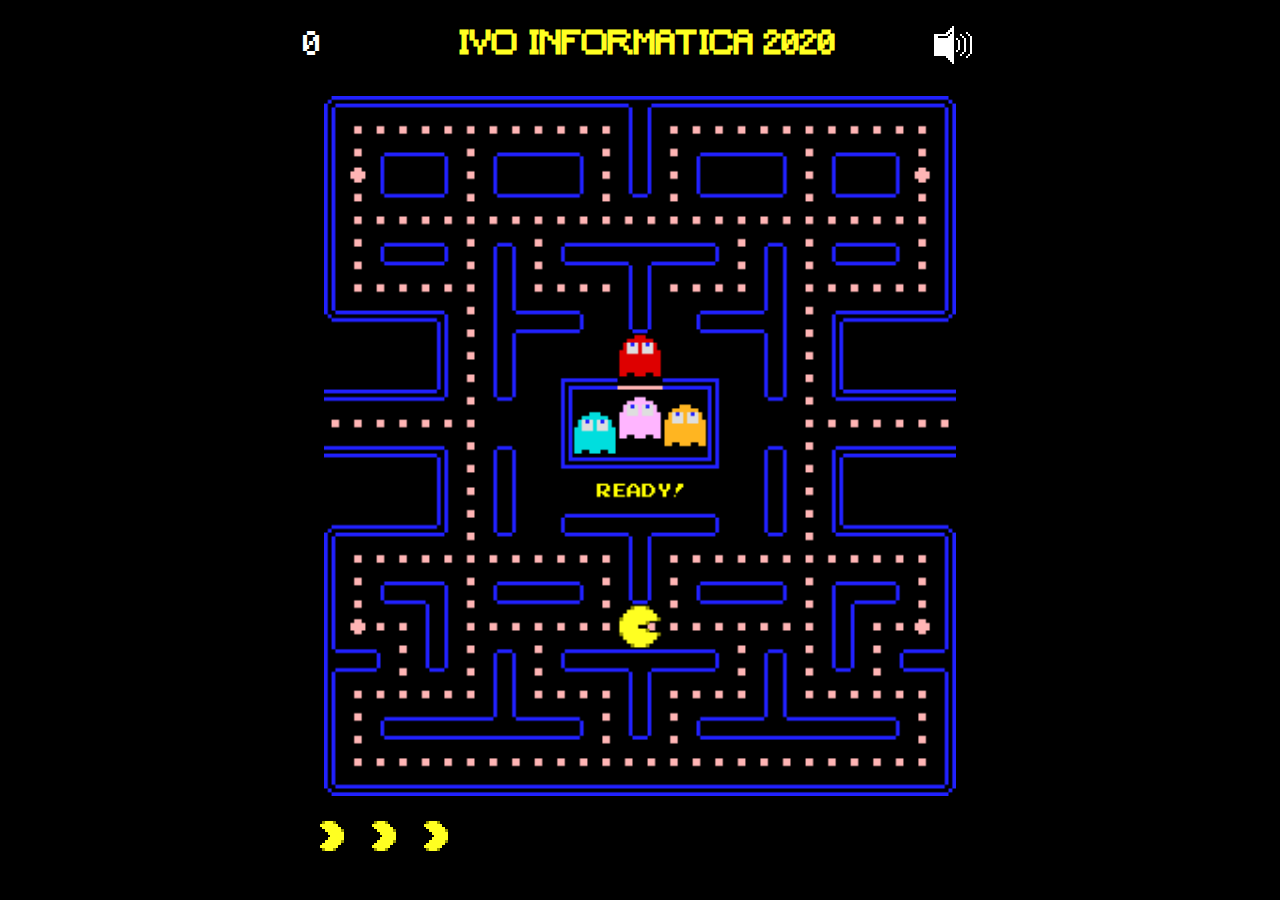
==== index.html @ a4955151 "Título juego" ====
<!DOCTYPE html>

<html>

  <head>
    <meta name = "viewport" content = "user-scalable=no,width=device-width">
    <link href = "style.css" rel = "stylesheet" type = "text/css">
    <script type="text/javascript" src="lib/config/config.js"></script>
    <script type="text/javascript" src="lib/utils.js"></script>
    <script type="text/javascript" src="lib/classes/assetsmanager.js"></script>
    <script type="text/javascript" src="lib/classes/display.js"></script>
    <script type="text/javascript" src="lib/classes/controller.js"></script>
    <script type="text/javascript" src="lib/classes/animator.js"></script>
    <script type="text/javascript" src="lib/classes/mobile.js"></script>
    <script type="text/javascript" src="lib/classes/tileset.js"></script>
    <script type="text/javascript" src="lib/classes/frame.js"></script>
    <script type="text/javascript" src="lib/classes/ghost.js"></script>
    <script type="text/javascript" src="lib/classes/inky.js"></script>
    <script type="text/javascript" src="lib/classes/pinky.js"></script>
    <script type="text/javascript" src="lib/classes/clyde.js"></script>
    <script type="text/javascript" src="lib/classes/blinky.js"></script>
    <script type="text/javascript" src="lib/classes/pacman.js"></script>
    <script type="text/javascript" src="lib/classes/balls.js"></script>
    <script type="text/javascript" src="lib/classes/world.js"></script>
    <script type="text/javascript" src="lib/classes/game.js"></script>
    <script type="text/javascript" src="lib/app.js"></script>
    <title>IVO INFORM&Aacute;TICA 2020</title>

  </head>

  <body>
    <div id="main">
      <header>
        <div id="score">0</div>
        <h1>IVO INFORMATICA 2020</h1>
        <div id="volume"></div>
      </header>
      
      <canvas id="canvas"></canvas>
      <div id="lives">0</div>
      <!--<canvas id="path"></canvas>-->
    </div>
  </body>

</html>
---- style.css ----
@font-face {
    font-family: 'Minecraft';    
    src: url('assets/Minecraft.ttf')  format('truetype'); 
  }

body{
    font-size: 12pt;
    margin: 0;
    background: black;
    text-align:center;
}

#main{
    max-width: 75vh;
    margin: auto;
}

h1{
    color: #ffff21;
    font-family: "Minecraft";
    /*width: 60%;*/
    float: left;
    padding-top: 8px;
}

#score{
    float: left;
    font-family: "Minecraft";
    font-size: 2em;
    padding-top: 30px;
    color: white;
    text-align: left;
    width: 23%;
}

#canvas{
    display: inline;
    
    text-align:center;
    margin: 10px;
}

#lives{
    text-align: left;    
}

#lives img{
    width: 2em;
    padding: 10px;
    image-rendering: optimizeSpeed;             /* STOP SMOOTHING, GIVE ME SPEED  */
    image-rendering: -moz-crisp-edges;          /* Firefox                        */
    image-rendering: -o-crisp-edges;            /* Opera                          */
    image-rendering: -webkit-optimize-contrast; /* Chrome (and eventually Safari) */
    image-rendering: pixelated;                 /* Chrome */
    image-rendering: optimize-contrast;         /* CSS3 Proposed                  */
    -ms-interpolation-mode: nearest-neighbor;   /* IE8+                           */
}

#volume {
    float: right;
    margin-top: 20px;
    background-image: url('assets/sound_on.png');
    background-repeat: no-repeat;
    background-size: 48px 48px;
    width: 48px;
    height: 48px;
    image-rendering: optimizeSpeed;             /* STOP SMOOTHING, GIVE ME SPEED  */
    image-rendering: -moz-crisp-edges;          /* Firefox                        */
    image-rendering: -o-crisp-edges;            /* Opera                          */
    image-rendering: -webkit-optimize-contrast; /* Chrome (and eventually Safari) */
    image-rendering: pixelated;                 /* Chrome */
    image-rendering: optimize-contrast;         /* CSS3 Proposed                  */
    -ms-interpolation-mode: nearest-neighbor;   /* IE8+                           */
}
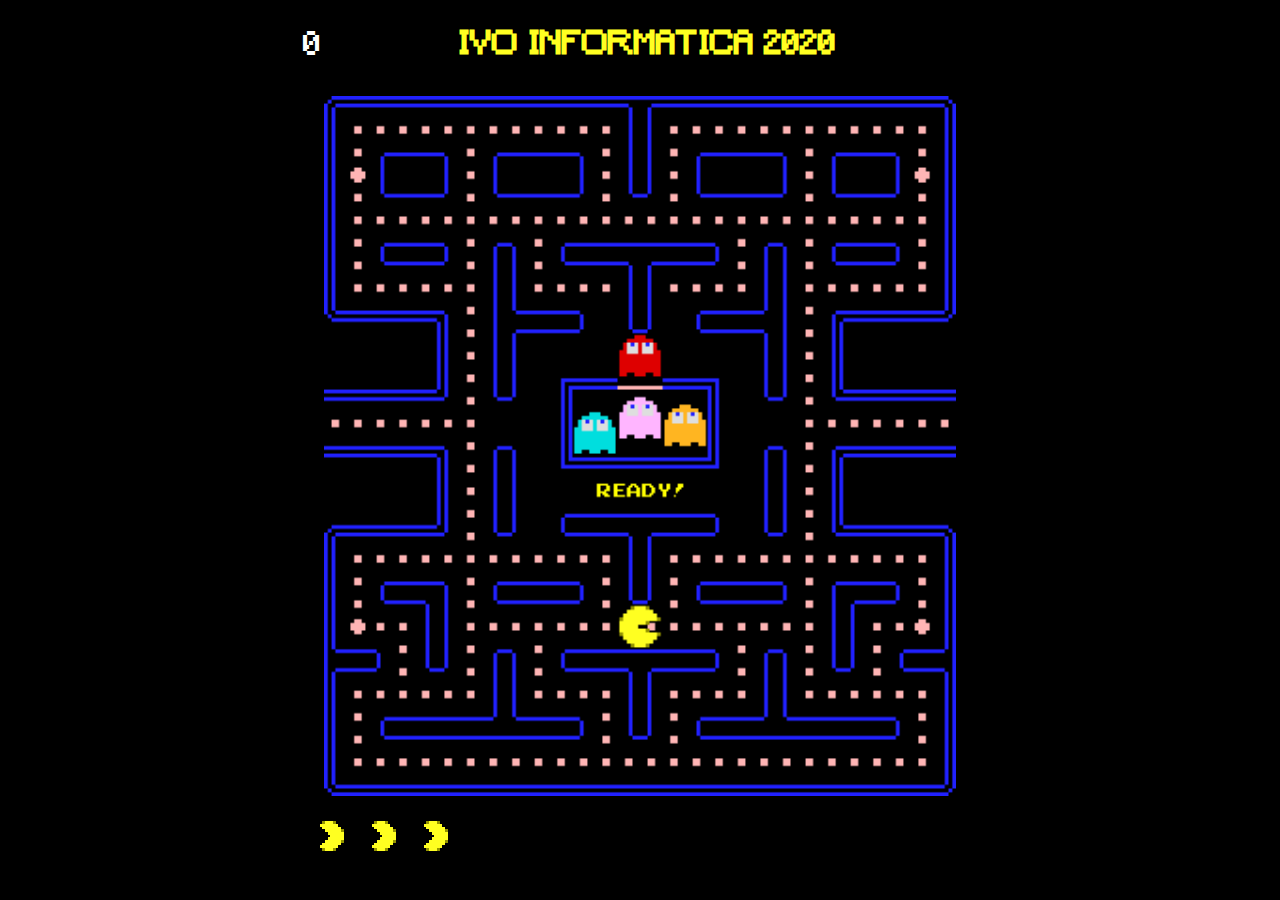
==== commit 336028f7: "cambios de idioma e icono" ====
--- a/index.html
+++ b/index.html
@@ -4,6 +4,7 @@
 
   <head>
     <meta name = "viewport" content = "user-scalable=no,width=device-width">
+    <link rel="icon" href="assets/pac-man.ico">
     <link href = "style.css" rel = "stylesheet" type = "text/css">
     <script type="text/javascript" src="lib/config/config.js"></script>
     <script type="text/javascript" src="lib/utils.js"></script>
@@ -31,14 +32,13 @@
   <body>
     <div id="main">
       <header>
-        <div id="score">0</div>
+        <div id="puntaje">0</div>
         <h1>IVO INFORMATICA 2020</h1>
-        <div id="volume"></div>
+        <div id="volumen"></div>
       </header>
       
       <canvas id="canvas"></canvas>
-      <div id="lives">0</div>
-      <!--<canvas id="path"></canvas>-->
+      <div id="vidas">0</div>
     </div>
   </body>
 
--- a/style.css
+++ b/style.css
@@ -23,7 +23,7 @@
     padding-top: 8px;
 }
 
-#score{
+#puntaje{
     float: left;
     font-family: "Minecraft";
     font-size: 2em;
@@ -40,11 +40,11 @@
     margin: 10px;
 }
 
-#lives{
+#vidas{
     text-align: left;    
 }
 
-#lives img{
+#vidas img{
     width: 2em;
     padding: 10px;
     image-rendering: optimizeSpeed;             /* STOP SMOOTHING, GIVE ME SPEED  */
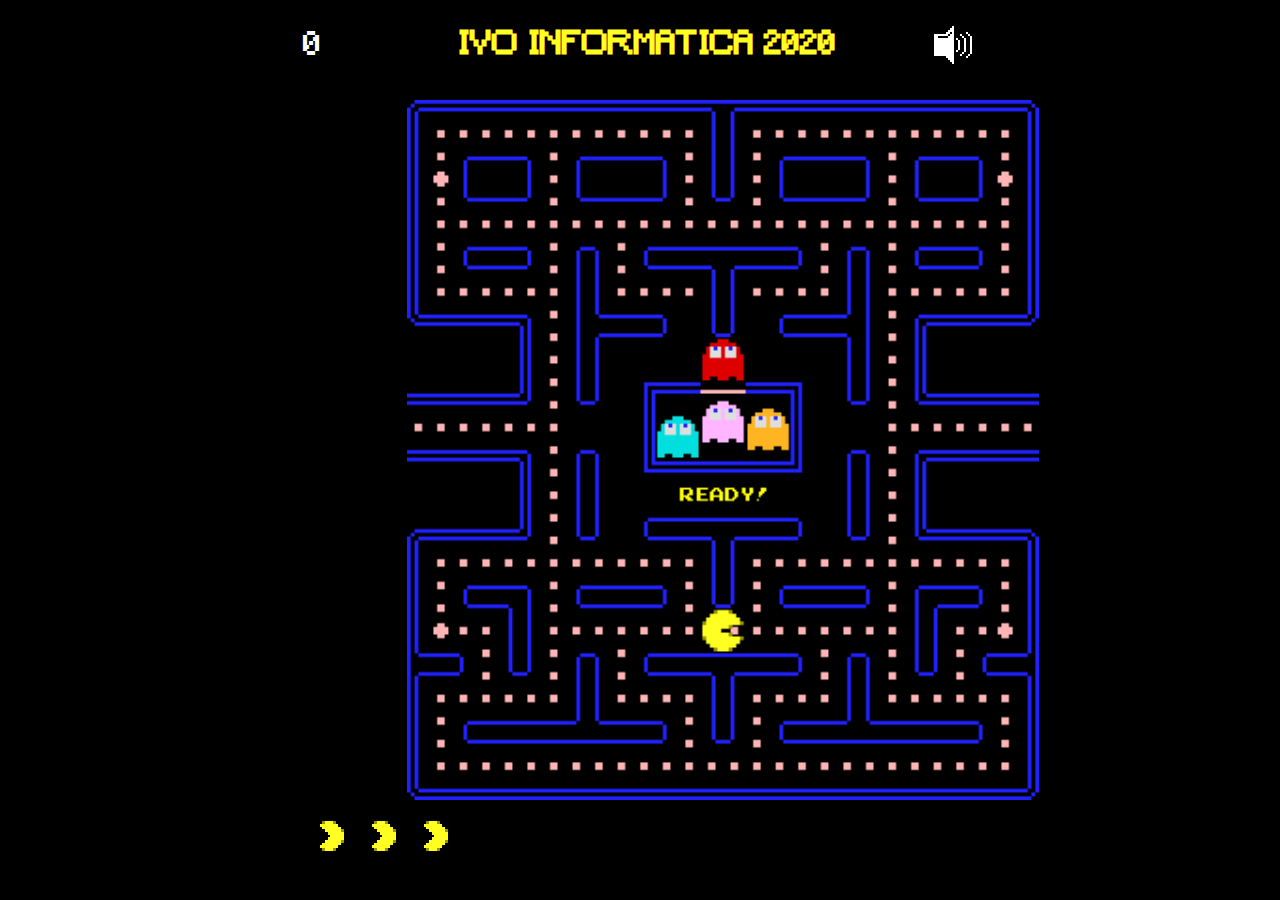
==== commit 2052ec70: "Refactorización" ====
--- a/index.html
+++ b/index.html
@@ -6,6 +6,7 @@
     <meta name = "viewport" content = "user-scalable=no,width=device-width">
     <link rel="icon" href="assets/pac-man.ico">
     <link href = "style.css" rel = "stylesheet" type = "text/css">
+    <script type="text/javascript" src="https://code.jquery.com/jquery-3.5.1.min.js"></script>
     <script type="text/javascript" src="lib/config/config.js"></script>
     <script type="text/javascript" src="lib/utils.js"></script>
     <script type="text/javascript" src="lib/classes/assetsmanager.js"></script>
@@ -39,7 +40,7 @@
       
       <canvas id="canvas"></canvas>
       <div id="vidas">0</div>
+     
     </div>
   </body>
-
 </html>--- a/style.css
+++ b/style.css
@@ -35,13 +35,17 @@
 
 #canvas{
     display: inline;
-    
     text-align:center;
     margin: 10px;
+    position: absolute;
+    top: 10%;
+    left: 31%;
 }
 
 #vidas{
-    text-align: left;    
+    text-align: left;
+    position: absolute;    
+    top:90%;    
 }
 
 #vidas img{
@@ -56,7 +60,7 @@
     -ms-interpolation-mode: nearest-neighbor;   /* IE8+                           */
 }
 
-#volume {
+#volumen {
     float: right;
     margin-top: 20px;
     background-image: url('assets/sound_on.png');
@@ -71,4 +75,26 @@
     image-rendering: pixelated;                 /* Chrome */
     image-rendering: optimize-contrast;         /* CSS3 Proposed                  */
     -ms-interpolation-mode: nearest-neighbor;   /* IE8+                           */
-}+}
+
+
+#game-over {
+    display: none;
+    text-align: center;
+    padding-top: 150px;
+    z-index: 1;
+    width: 700px;
+    height: 713px;
+    position: absolute;
+    background-color: #000c;
+  }
+  
+  #game-over h2{
+    color: white;
+    font-style: normal;
+  }
+  
+  #game-over .button{
+    margin-top: 20px;
+  }
+  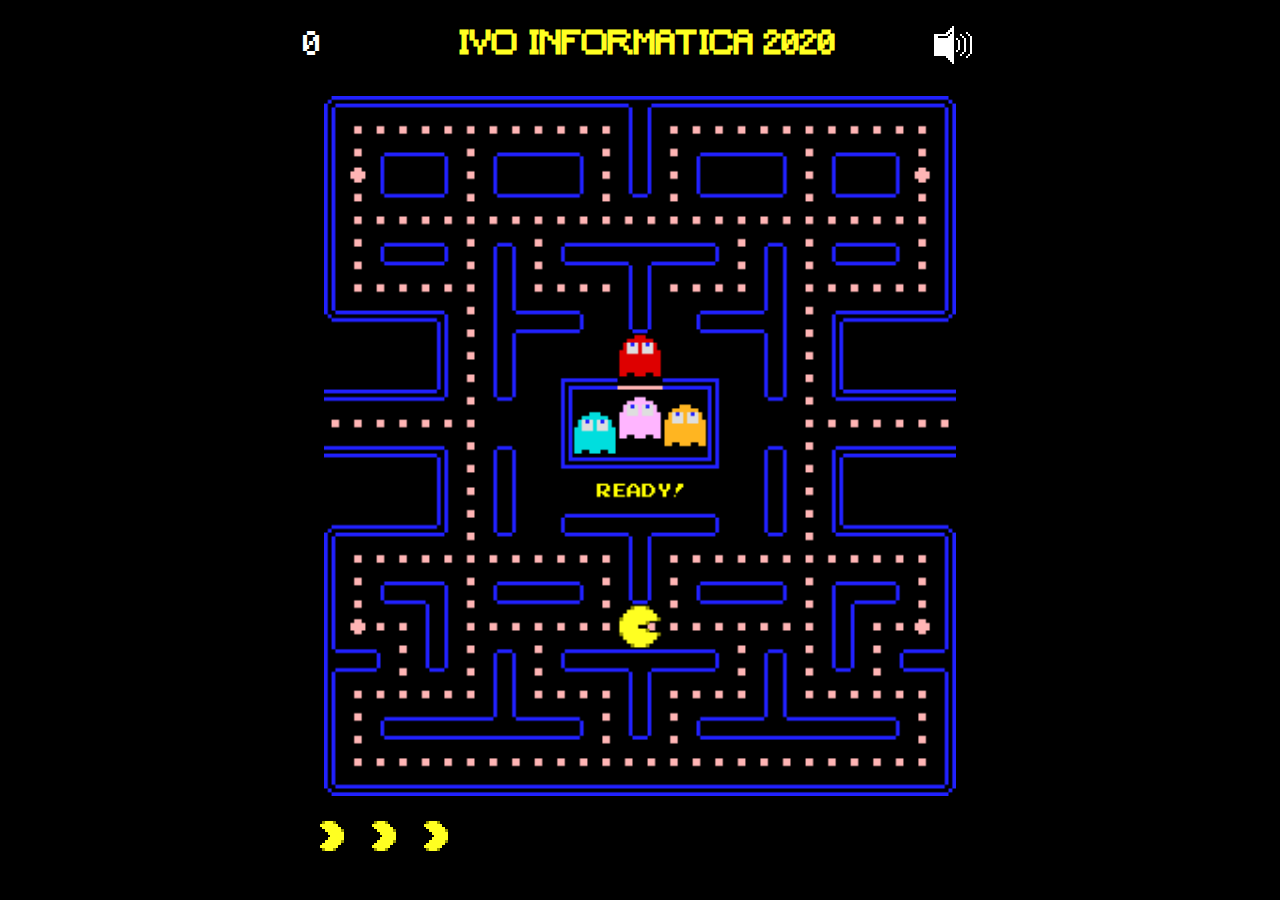
==== commit 90bf750a: "Boton reset. Bugfixing" ====
--- a/index.html
+++ b/index.html
@@ -40,7 +40,18 @@
       
       <canvas id="canvas"></canvas>
       <div id="vidas">0</div>
-     
+      <div id="game-over">
+        <h2>¡Sumaste <span id="score"></span> puntos!</h2>
+        <form id="registrarPje" action="" method="post">
+          <input type="hidden" name="puntos" id="puntos" value="" />
+          <h2>Nombre: <input type="text" name="nickname" class="w3-round" id="nickname" size="3" maxlength="3"/></h2>
+          <input type="submit" value="Enviar" class="btn">
+        </form>
+        <p>Te invitamos a ver el listado de puntajes haciendo <a href="wwww.google.com" target="_blank">clic ac&aacute;</a></p>
+        </br>
+        <input type="button" value="Reiniciar" id="reiniciar" class="btn">
+      </div>
     </div>
+    <script src="lib/form-ajax.js"></script>
   </body>
 </html>--- a/style.css
+++ b/style.css
@@ -8,6 +8,7 @@
     margin: 0;
     background: black;
     text-align:center;
+    font-family: "Minecraft";
 }
 
 #main{
@@ -23,6 +24,29 @@
     padding-top: 8px;
 }
 
+span{
+    color: #0bddca;
+}
+
+.btn{
+  display: inline-block;
+  border: 2px solid #08B0A1;
+  color: white;
+  font-family: 'Audiowide', cursive;
+  font-size: 21px;
+  text-shadow: -1px -1px 0 #000, 1px -1px 0 #000, -1px 1px 0 #000, 1px 1px 0 #000;
+  background-color: #0BDDCA;
+  border-radius: 5px;
+  transition: 0.5s;
+  opacity: 0.8;
+  vertical-align: middle;
+}
+
+.btn:hover {
+    transform: scale(1.5) rotate(2deg);
+    opacity: 1;
+  }
+
 #puntaje{
     float: left;
     font-family: "Minecraft";
@@ -37,9 +61,9 @@
     display: inline;
     text-align:center;
     margin: 10px;
-    position: absolute;
+    /*position: absolute;
     top: 10%;
-    left: 31%;
+    left: 31%;*/
 }
 
 #vidas{
@@ -81,17 +105,28 @@
 #game-over {
     display: none;
     text-align: center;
-    padding-top: 150px;
+    padding-top: 15%;
     z-index: 1;
     width: 700px;
-    height: 713px;
+    height: 570px;
     position: absolute;
     background-color: #000c;
+    top: 0;
   }
   
   #game-over h2{
     color: white;
     font-style: normal;
+    display: inline-block;
+  }
+
+  #game-over p{
+    color: white;
+  }
+
+  #game-over a{
+    color: #0bddca;
+    text-decoration: none;
   }
   
   #game-over .button{
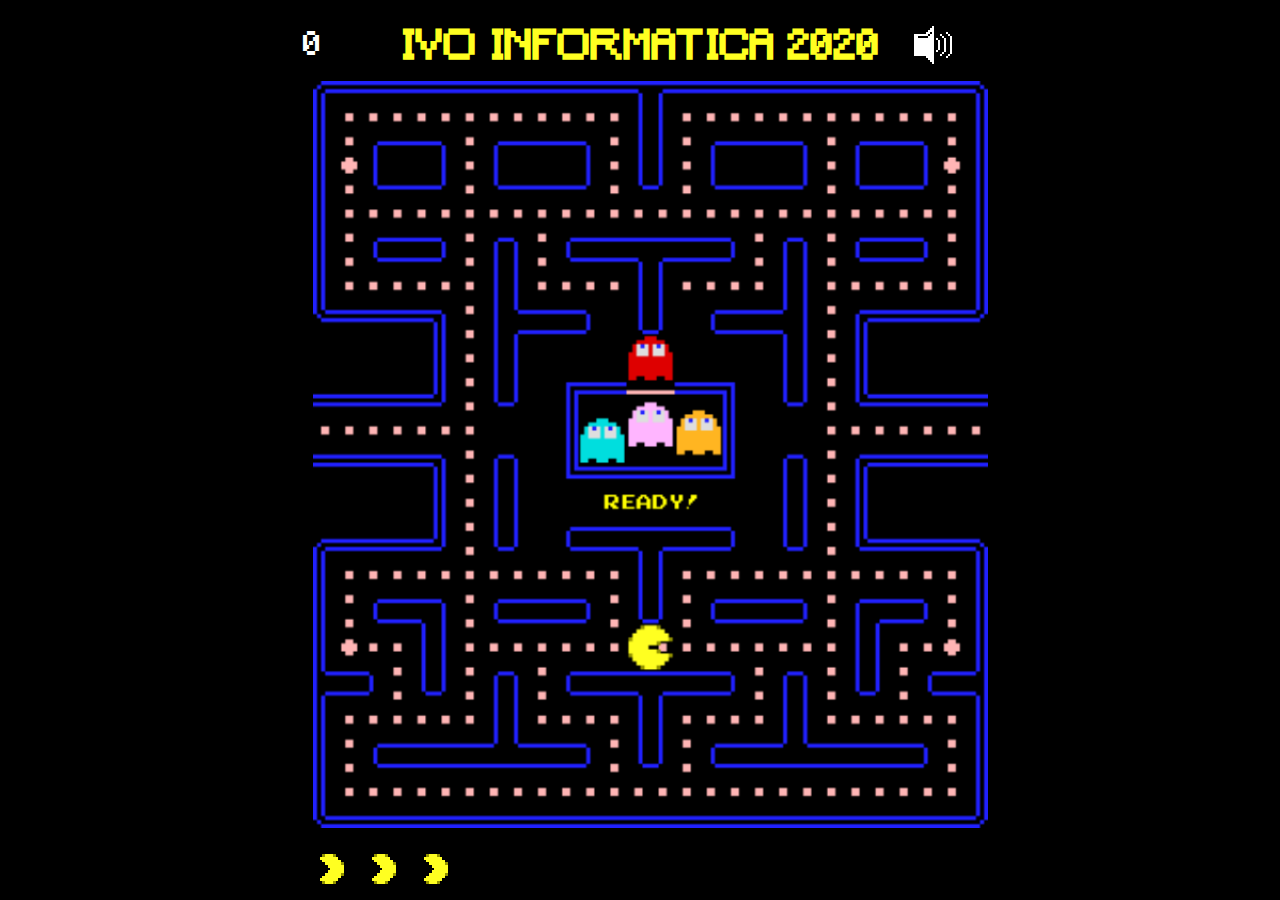
==== commit 7ced8267: "Responsive" ====
--- a/index.html
+++ b/index.html
@@ -41,15 +41,17 @@
       <canvas id="canvas"></canvas>
       <div id="vidas">0</div>
       <div id="game-over">
-        <h2>¡Sumaste <span id="score"></span> puntos!</h2>
-        <form id="registrarPje" action="" method="post">
-          <input type="hidden" name="puntos" id="puntos" value="" />
-          <h2>Nombre: <input type="text" name="nickname" class="w3-round" id="nickname" size="3" maxlength="3"/></h2>
-          <input type="submit" value="Enviar" class="btn">
-        </form>
-        <p>Te invitamos a ver el listado de puntajes haciendo <a href="wwww.google.com" target="_blank">clic ac&aacute;</a></p>
-        </br>
-        <input type="button" value="Reiniciar" id="reiniciar" class="btn">
+        <div id="overlay">
+          <h2>¡Sumaste <span id="score"></span> puntos!</h2>
+          <form id="registrarPje" action="" method="post">
+            <input type="hidden" name="puntos" id="puntos" value="" />
+            <h2>Nombre: <input type="text" name="nickname" class="w3-round" id="nickname" size="3" maxlength="3"/></h2>
+            <input type="submit" value="Enviar" class="btn">
+          </form>
+          <p>Te invitamos a ver el listado de puntajes haciendo <a href="wwww.google.com" target="_blank">clic ac&aacute;</a></p>
+          </br>
+          <input type="button" value="Reiniciar" id="reiniciar" class="btn">
+        </div>
       </div>
     </div>
     <script src="lib/form-ajax.js"></script>
--- a/style.css
+++ b/style.css
@@ -9,6 +9,7 @@
     background: black;
     text-align:center;
     font-family: "Minecraft";
+    padding:0 15px;
 }
 
 #main{
@@ -19,9 +20,10 @@
 h1{
     color: #ffff21;
     font-family: "Minecraft";
-    /*width: 60%;*/
+    width: 80%;
     float: left;
-    padding-top: 8px;
+    font-size: 40px;
+    margin-bottom: 0;
 }
 
 span{
@@ -31,20 +33,27 @@
 .btn{
   display: inline-block;
   border: 2px solid #08B0A1;
-  color: white;
-  font-family: 'Audiowide', cursive;
+  color: #034b4f;
+  font-family: 'verdana';
   font-size: 21px;
-  text-shadow: -1px -1px 0 #000, 1px -1px 0 #000, -1px 1px 0 #000, 1px 1px 0 #000;
+  /*text-shadow: -1px -1px 0 #000, 1px -1px 0 #000, -1px 1px 0 #000, 1px 1px 0 #000;*/
   background-color: #0BDDCA;
   border-radius: 5px;
   transition: 0.5s;
   opacity: 0.8;
   vertical-align: middle;
+  padding: 3px;
+  font-weight: bold;
+
 }
 
 .btn:hover {
     transform: scale(1.5) rotate(2deg);
     opacity: 1;
+  }
+
+  header{
+    width: 100%;
   }
 
 #puntaje{
@@ -54,22 +63,17 @@
     padding-top: 30px;
     color: white;
     text-align: left;
-    width: 23%;
+    width: 10%;
 }
 
 #canvas{
-    display: inline;
     text-align:center;
     margin: 10px;
-    /*position: absolute;
-    top: 10%;
-    left: 31%;*/
+    width: 100%;
 }
 
 #vidas{
-    text-align: left;
-    position: absolute;    
-    top:90%;    
+    text-align: left;    
 }
 
 #vidas img{
@@ -90,7 +94,7 @@
     background-image: url('assets/sound_on.png');
     background-repeat: no-repeat;
     background-size: 48px 48px;
-    width: 48px;
+    width: 10%;
     height: 48px;
     image-rendering: optimizeSpeed;             /* STOP SMOOTHING, GIVE ME SPEED  */
     image-rendering: -moz-crisp-edges;          /* Firefox                        */
@@ -104,14 +108,20 @@
 
 #game-over {
     display: none;
-    text-align: center;
     padding-top: 15%;
     z-index: 1;
-    width: 700px;
-    height: 570px;
     position: absolute;
+    width: 100%;
+    height: 100%;
     background-color: #000c;
     top: 0;
+    max-width: 77vh;
+  }
+
+  #overlay{
+    text-align: center;
+    max-width: 77vh;
+    padding: 10px;
   }
   
   #game-over h2{
@@ -132,4 +142,19 @@
   #game-over .button{
     margin-top: 20px;
   }
-  +  
+  @media screen and (max-width: 640px) {
+    h1{
+      font-size: 35px;
+    }
+  }
+  @media screen and (max-width: 564px) {
+    h1{
+      font-size: 30px;
+    }
+  }
+  @media screen and (max-width: 484px) {
+    h1{
+      font-size: 23px;
+    }
+  }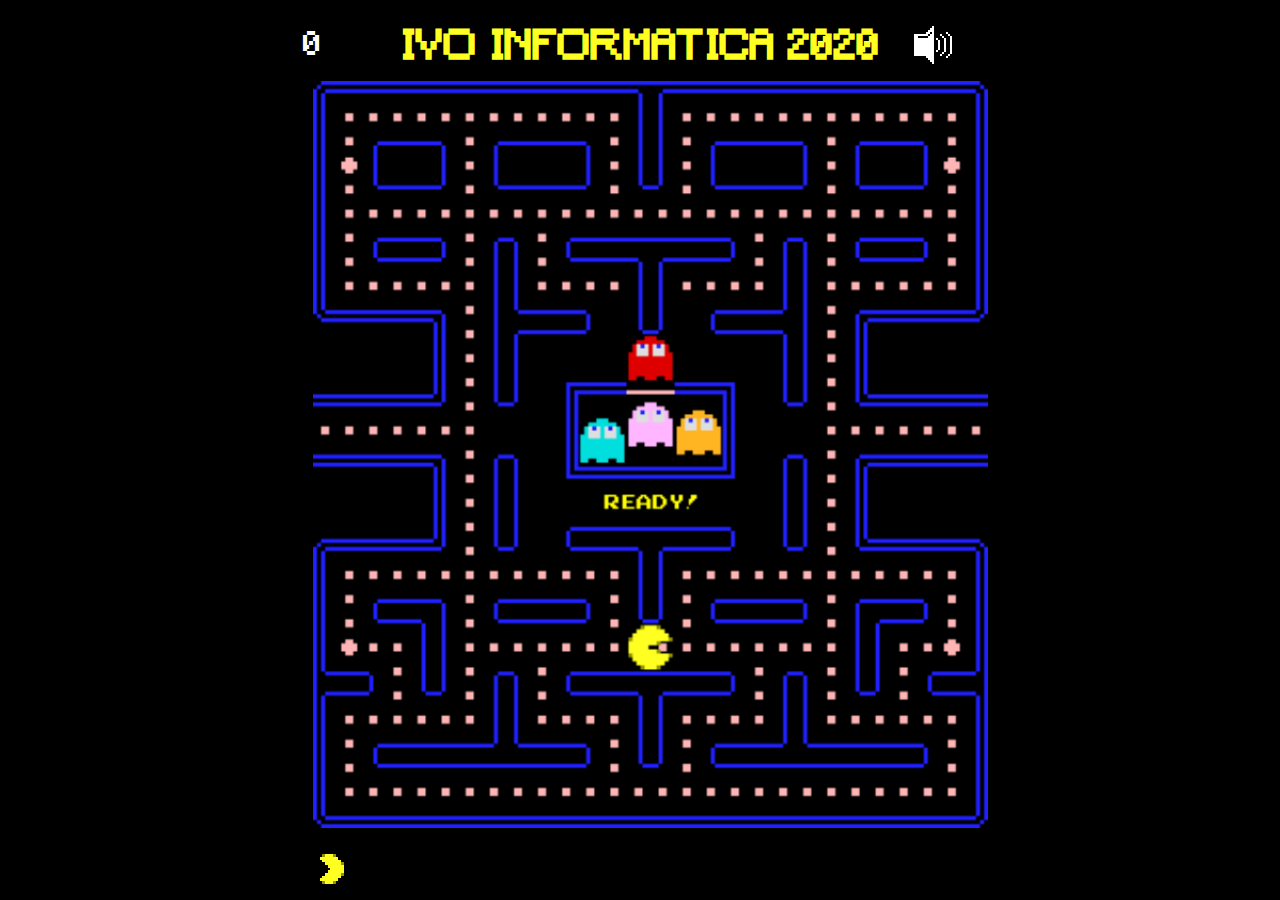
==== commit 49571c3e: "Modificaciones varias" ====
--- a/index.html
+++ b/index.html
@@ -48,7 +48,7 @@
             <h2>Nombre: <input type="text" name="nickname" class="w3-round" id="nickname" size="3" maxlength="3"/></h2>
             <input type="submit" value="Enviar" class="btn">
           </form>
-          <p>Te invitamos a ver el listado de puntajes haciendo <a href="wwww.google.com" target="_blank">clic ac&aacute;</a></p>
+          <p>Te invitamos a ver el listado de puntajes haciendo <a href="https://cutt.ly/puntajes" target="_blank">clic ac&aacute;</a></p>
           </br>
           <input type="button" value="Reiniciar" id="reiniciar" class="btn">
         </div>
